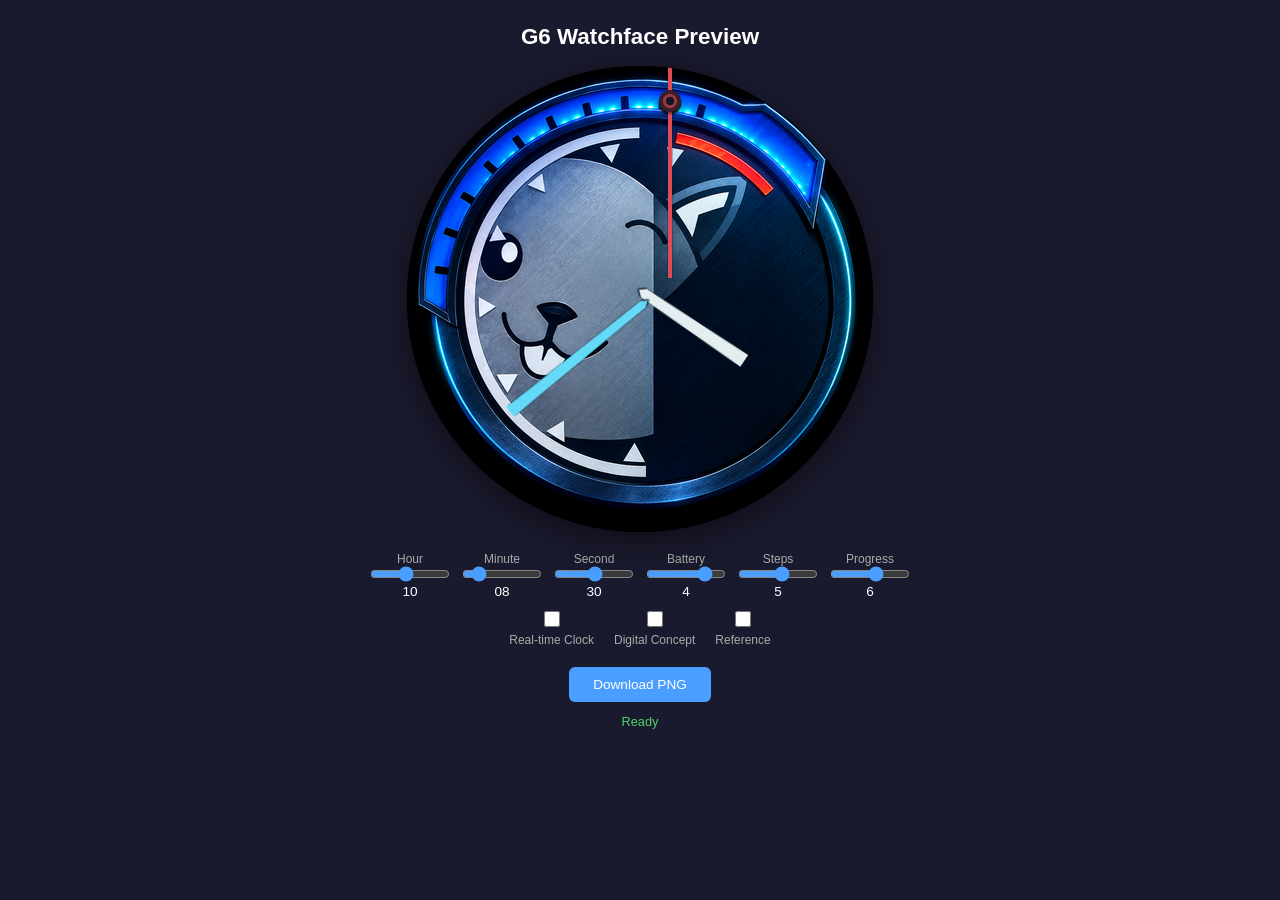
==== g6-cat-gauge-transfer/preview/index.html @ 0722e6d5 "feat: add interactive G6 watchface HTML preview - Canvas compositor with 466x466 rendering from dial" ====
<!DOCTYPE html>
<html lang="en">
<head>
  <meta charset="UTF-8">
  <meta name="viewport" content="width=device-width, initial-scale=1.0">
  <title>G6 Watchface Preview</title>
  <link rel="stylesheet" href="preview.css">
</head>
<body>
  <h1>G6 Watchface Preview</h1>

  <div class="comparison-row">
    <div class="watchface-container">
      <canvas id="watchface-canvas" width="466" height="466"></canvas>
      <div id="error-overlay" class="error-overlay" style="display: none;"></div>
    </div>
    <div id="reference-container" class="reference-container" style="display: none;">
      <img id="reference-image" src="../preview-with-official-hands.png" alt="Reference watchface with official hands">
      <div class="reference-label">Reference (Official)</div>
    </div>
  </div>

  <div class="controls">
    <label>
      Hour
      <input type="range" id="ctrl-hour" min="0" max="23" value="10">
      <span class="value" id="val-hour">10</span>
    </label>
    <label>
      Minute
      <input type="range" id="ctrl-minute" min="0" max="59" value="8">
      <span class="value" id="val-minute">08</span>
    </label>
    <label>
      Second
      <input type="range" id="ctrl-second" min="0" max="59" value="30">
      <span class="value" id="val-second">30</span>
    </label>
    <label>
      Battery
      <input type="range" id="ctrl-battery" min="0" max="5" value="4">
      <span class="value" id="val-battery">4</span>
    </label>
    <label>
      Steps
      <input type="range" id="ctrl-steps" min="0" max="9" value="5">
      <span class="value" id="val-steps">5</span>
    </label>
    <label>
      Progress
      <input type="range" id="ctrl-progress" min="0" max="10" value="6">
      <span class="value" id="val-progress">6</span>
    </label>
  </div>

  <div class="controls controls-toggles">
    <label class="toggle-label">
      <input type="checkbox" id="ctrl-clock">
      Real-time Clock
    </label>
    <label class="toggle-label">
      <input type="checkbox" id="ctrl-digital">
      Digital Concept
    </label>
    <label class="toggle-label">
      <input type="checkbox" id="ctrl-reference">
      Reference
    </label>
  </div>

  <div class="controls">
    <button id="btn-export" class="btn-export" type="button">Download PNG</button>
  </div>

  <div id="status" class="status">Loading...</div>

  <script src="config.js"></script>
  <script src="preview.js"></script>
  <script>
    (function() {
      const canvas = document.getElementById('watchface-canvas');
      const statusEl = document.getElementById('status');
      const errorOverlay = document.getElementById('error-overlay');

      // Check Canvas 2D support
      const ctx = canvas.getContext && canvas.getContext('2d');
      if (!ctx) {
        statusEl.textContent = 'Canvas 2D is not supported in this browser.';
        statusEl.className = 'status error';
        errorOverlay.textContent = 'Canvas 2D not supported. Please use a modern browser.';
        errorOverlay.style.display = 'flex';
        return;
      }

      // Load all images
      const layerNames = ['background', 'battery', 'steps', 'progress', 'hour', 'minute', 'second'];
      const images = {};
      const loadPromises = layerNames.map(function(name) {
        return loadImage(WATCHFACE_CONFIG.layers[name].src)
          .then(function(img) { images[name] = img; })
          .catch(function(err) {
            console.error('Failed to load ' + name + ':', err);
            statusEl.textContent = 'Error loading ' + name + ': ' + err.message;
            statusEl.className = 'status error';
            errorOverlay.textContent = 'Failed to load image: ' + WATCHFACE_CONFIG.layers[name].src;
            errorOverlay.style.display = 'flex';
            throw err;
          });
      });

      Promise.all(loadPromises).then(function() {
        statusEl.textContent = 'Ready';
        statusEl.className = 'status success';

        // Get control elements
        const controls = {
          hour: document.getElementById('ctrl-hour'),
          minute: document.getElementById('ctrl-minute'),
          second: document.getElementById('ctrl-second'),
          battery: document.getElementById('ctrl-battery'),
          steps: document.getElementById('ctrl-steps'),
          progress: document.getElementById('ctrl-progress')
        };

        const valueLabels = {
          hour: document.getElementById('val-hour'),
          minute: document.getElementById('val-minute'),
          second: document.getElementById('val-second'),
          battery: document.getElementById('val-battery'),
          steps: document.getElementById('val-steps'),
          progress: document.getElementById('val-progress')
        };

        const clockToggle = document.getElementById('ctrl-clock');
        const digitalToggle = document.getElementById('ctrl-digital');
        const referenceToggle = document.getElementById('ctrl-reference');
        const exportBtn = document.getElementById('btn-export');

        // Sync controls from state
        function syncControlsFromState() {
          const s = getState();
          controls.hour.value = s.hour;
          controls.minute.value = s.minute;
          controls.second.value = s.second;
          controls.battery.value = s.battery;
          controls.steps.value = s.steps;
          controls.progress.value = s.progress;
          digitalToggle.checked = s.digitalMode;

          valueLabels.hour.textContent = s.hour;
          valueLabels.minute.textContent = String(s.minute).padStart(2, '0');
          valueLabels.second.textContent = String(s.second).padStart(2, '0');
          valueLabels.battery.textContent = s.battery;
          valueLabels.steps.textContent = s.steps;
          valueLabels.progress.textContent = s.progress;
        }

        // Render callback — called by setState
        function render(state) {
          syncControlsFromState();
          renderWatchface(ctx, images, state);
        }

        // Register render callback
        setRenderCallback(render);

        // Attach event listeners — controls update state
        Object.keys(controls).forEach(function(key) {
          controls[key].addEventListener('input', function() {
            stopClock();
            clockToggle.checked = false;
            var partial = {};
            partial[key] = parseInt(controls[key].value, 10);
            setState(partial);
          });
        });

        // Real-time clock toggle
        clockToggle.addEventListener('change', function() {
          if (clockToggle.checked) {
            startClock();
          } else {
            stopClock();
          }
        });

        // Digital concept toggle
        digitalToggle.addEventListener('change', function() {
          toggleDigitalConcept(digitalToggle.checked);
        });

        // Reference toggle
        referenceToggle.addEventListener('change', function() {
          toggleReference(referenceToggle.checked);
        });

        // Export button
        exportBtn.addEventListener('click', function() {
          const link = exportPng();
          link.click();
        });

        // Initial render
        syncControlsFromState();
        renderWatchface(ctx, images, getState());
      });
    })();
  </script>
</body>
</html>
---- g6-cat-gauge-transfer/preview/preview.css ----
/* G6 Watchface Preview Styles */

* {
  margin: 0;
  padding: 0;
  box-sizing: border-box;
}

body {
  font-family: -apple-system, BlinkMacSystemFont, 'Segoe UI', Roboto, sans-serif;
  background: #1a1a2e;
  color: #e0e0e0;
  display: flex;
  flex-direction: column;
  align-items: center;
  min-height: 100vh;
  padding: 24px;
}

h1 {
  font-size: 1.4rem;
  margin-bottom: 16px;
  color: #fff;
}

.watchface-container {
  position: relative;
  width: 466px;
  height: 466px;
  border-radius: 50%;
  overflow: hidden;
  box-shadow: 0 8px 32px rgba(0, 0, 0, 0.5);
  background: #000;
}

#watchface-canvas {
  display: block;
  width: 466px;
  height: 466px;
}

.error-overlay {
  position: absolute;
  top: 0;
  left: 0;
  width: 100%;
  height: 100%;
  display: flex;
  align-items: center;
  justify-content: center;
  background: rgba(180, 30, 30, 0.85);
  color: #fff;
  font-size: 0.9rem;
  text-align: center;
  padding: 20px;
  border-radius: 50%;
}

.controls {
  margin-top: 20px;
  display: flex;
  gap: 12px;
  flex-wrap: wrap;
  justify-content: center;
}

.controls label {
  display: flex;
  flex-direction: column;
  align-items: center;
  font-size: 0.75rem;
  color: #aaa;
}

.controls input[type="range"] {
  width: 80px;
  accent-color: #4a9eff;
}

.controls .value {
  font-size: 0.85rem;
  color: #fff;
  margin-top: 2px;
}

.status {
  margin-top: 12px;
  font-size: 0.8rem;
  color: #888;
}

.status.error {
  color: #ff6b6b;
}

.status.success {
  color: #51cf66;
}

.controls-toggles {
  margin-top: 12px;
  gap: 20px;
}

.toggle-label {
  display: flex;
  flex-direction: row;
  align-items: center;
  gap: 6px;
  font-size: 0.8rem;
  color: #ccc;
  cursor: pointer;
}

.toggle-label input[type="checkbox"] {
  accent-color: #4a9eff;
  width: 16px;
  height: 16px;
  cursor: pointer;
}

/* ─── Comparison Row ─────────────────────────────────────────────────────── */

.comparison-row {
  display: flex;
  gap: 24px;
  align-items: flex-start;
  justify-content: center;
}

.reference-container {
  display: flex;
  flex-direction: column;
  align-items: center;
  gap: 8px;
}

.reference-container img {
  width: 466px;
  height: 466px;
  border-radius: 50%;
  box-shadow: 0 8px 32px rgba(0, 0, 0, 0.5);
  object-fit: cover;
}

.reference-label {
  font-size: 0.75rem;
  color: #888;
  text-align: center;
}

/* ─── Export Button ──────────────────────────────────────────────────────── */

.btn-export {
  background: #4a9eff;
  color: #fff;
  border: none;
  padding: 10px 24px;
  border-radius: 6px;
  font-size: 0.85rem;
  cursor: pointer;
  transition: background 0.2s;
}

.btn-export:hover {
  background: #3a8eef;
}

.btn-export:active {
  background: #2a7edf;
}
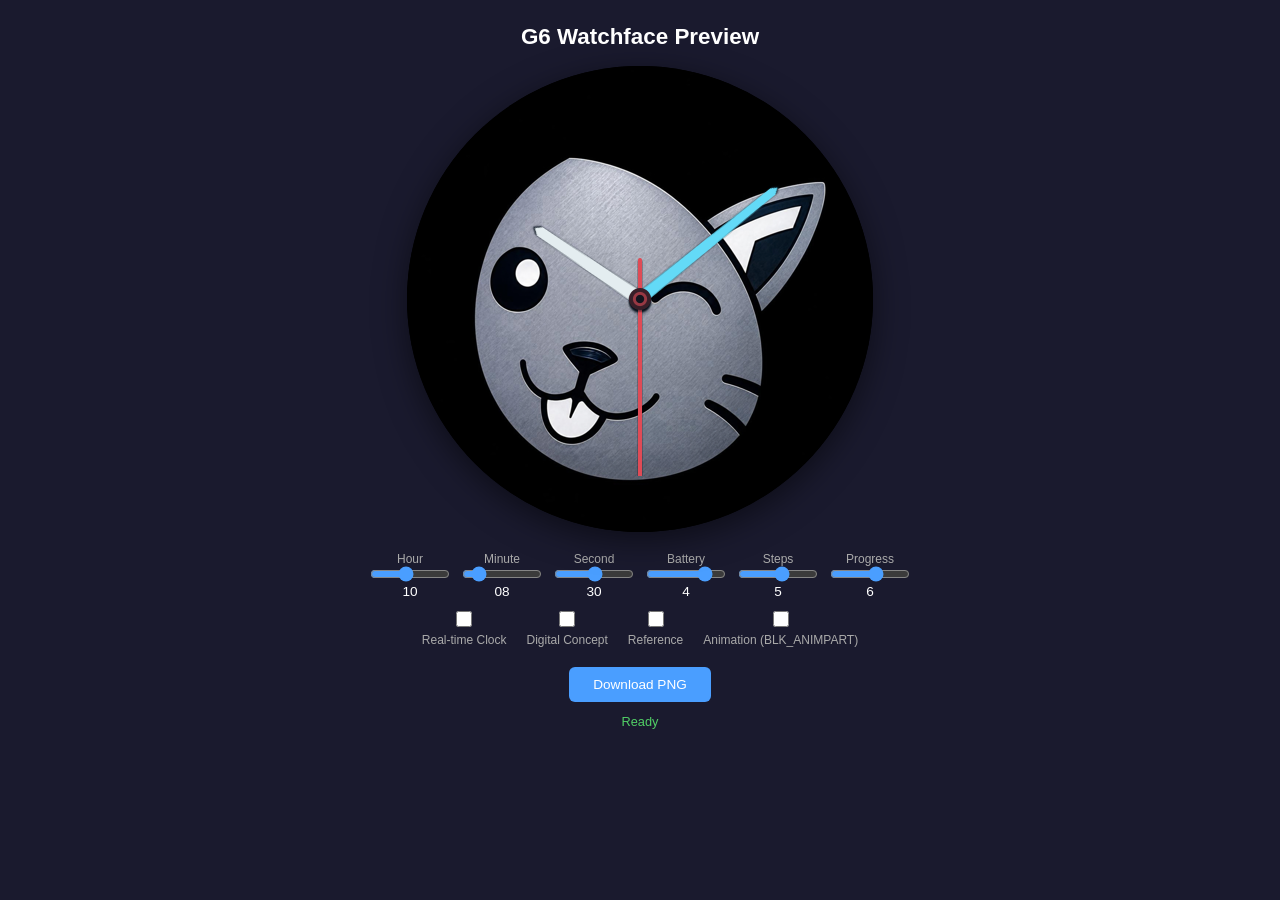
==== commit 25ab673d: "fix(preview): correct arm rotation pivot drawHand() offset each sprite with drawImage(image, -block." ====
--- a/g6-cat-gauge-transfer/preview/index.html
+++ b/g6-cat-gauge-transfer/preview/index.html
@@ -66,6 +66,10 @@
       <input type="checkbox" id="ctrl-reference">
       Reference
     </label>
+    <label class="toggle-label" id="anim-toggle-label" hidden>
+      <input type="checkbox" id="ctrl-anim">
+      Animation (BLK_ANIMPART)
+    </label>
   </div>
 
   <div class="controls">
@@ -92,17 +96,26 @@
         return;
       }
 
-      // Load all images
-      const layerNames = ['background', 'battery', 'steps', 'progress', 'hour', 'minute', 'second'];
+      // Load all images. The anim layer is optional: if it is missing from
+      // config.js or fails to load, the preview still works without animation.
+      const layerNames = ['background', 'battery', 'steps', 'progress', 'hour', 'minute', 'second', 'anim'];
       const images = {};
       const loadPromises = layerNames.map(function(name) {
-        return loadImage(WATCHFACE_CONFIG.layers[name].src)
+        const layer = WATCHFACE_CONFIG.layers[name];
+        if (!layer) return Promise.resolve();
+
+        return loadImage(layer.src)
           .then(function(img) { images[name] = img; })
           .catch(function(err) {
+            // Optional blocks degrade gracefully; required ones are fatal.
+            if (layer.optional) {
+              console.warn('Optional layer ' + name + ' failed to load:', err);
+              return;
+            }
             console.error('Failed to load ' + name + ':', err);
             statusEl.textContent = 'Error loading ' + name + ': ' + err.message;
             statusEl.className = 'status error';
-            errorOverlay.textContent = 'Failed to load image: ' + WATCHFACE_CONFIG.layers[name].src;
+            errorOverlay.textContent = 'Failed to load image: ' + layer.src;
             errorOverlay.style.display = 'flex';
             throw err;
           });
@@ -133,11 +146,21 @@
 
         const clockToggle = document.getElementById('ctrl-clock');
         const digitalToggle = document.getElementById('ctrl-digital');
+        const animToggle = document.getElementById('ctrl-anim');
+        const animToggleLabel = document.getElementById('anim-toggle-label');
         const referenceToggle = document.getElementById('ctrl-reference');
         const exportBtn = document.getElementById('btn-export');
 
         // Sync controls from state
         function syncControlsFromState() {
+          // Don't fight the user: the animation loop re-renders ~10x/sec, so
+          // skip the control sync while a slider has focus mid-drag.
+          const active = document.activeElement;
+          const dragging = Object.keys(controls).some(function(k) {
+            return controls[k] === active;
+          });
+          if (dragging) return;
+
           const s = getState();
           controls.hour.value = s.hour;
           controls.minute.value = s.minute;
@@ -153,6 +176,7 @@
           valueLabels.battery.textContent = s.battery;
           valueLabels.steps.textContent = s.steps;
           valueLabels.progress.textContent = s.progress;
+          animToggle.checked = s.animEnabled;
         }
 
         // Render callback — called by setState
@@ -194,6 +218,19 @@
           toggleReference(referenceToggle.checked);
         });
 
+        // Animation toggle — only shown when a BLK_ANIMPART layer loaded
+        if (images.anim) {
+          animToggleLabel.hidden = false;
+          animToggle.addEventListener('change', function() {
+            setState({ animEnabled: animToggle.checked });
+            if (animToggle.checked) {
+              startAnimation();
+            } else {
+              stopAnimation();
+            }
+          });
+        }
+
         // Export button
         exportBtn.addEventListener('click', function() {
           const link = exportPng();
@@ -203,6 +240,15 @@
         // Initial render
         syncControlsFromState();
         renderWatchface(ctx, images, getState());
+
+        // Start the BLK_ANIMPART loop only if the strip loaded and the user
+        // wants it. animEnabled defaults to false, so the still background
+        // shows through until the checkbox is ticked.
+        if (images.anim && getState().animEnabled) {
+          startAnimation();
+        }
+      }).catch(function(err) {
+        console.error('Initialization failed:', err);
       });
     })();
   </script>
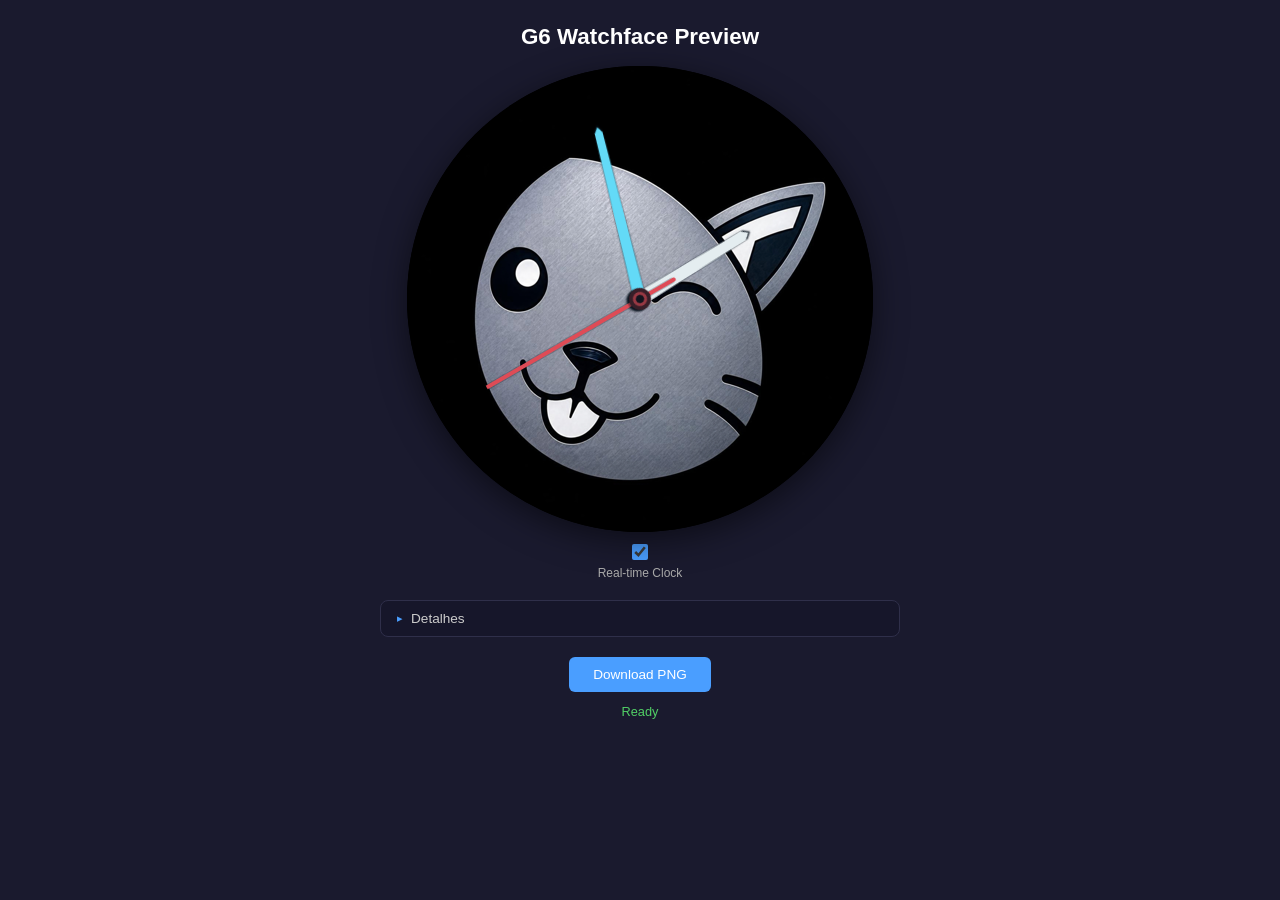
==== commit b40c7156: "feat(preview): default to real-time clock, collapse detail controls Opening the preview now shows th" ====
--- a/g6-cat-gauge-transfer/preview/index.html
+++ b/g6-cat-gauge-transfer/preview/index.html
@@ -20,57 +20,66 @@
     </div>
   </div>
 
-  <div class="controls">
-    <label>
-      Hour
-      <input type="range" id="ctrl-hour" min="0" max="23" value="10">
-      <span class="value" id="val-hour">10</span>
-    </label>
-    <label>
-      Minute
-      <input type="range" id="ctrl-minute" min="0" max="59" value="8">
-      <span class="value" id="val-minute">08</span>
-    </label>
-    <label>
-      Second
-      <input type="range" id="ctrl-second" min="0" max="59" value="30">
-      <span class="value" id="val-second">30</span>
-    </label>
-    <label>
-      Battery
-      <input type="range" id="ctrl-battery" min="0" max="5" value="4">
-      <span class="value" id="val-battery">4</span>
-    </label>
-    <label>
-      Steps
-      <input type="range" id="ctrl-steps" min="0" max="9" value="5">
-      <span class="value" id="val-steps">5</span>
-    </label>
-    <label>
-      Progress
-      <input type="range" id="ctrl-progress" min="0" max="10" value="6">
-      <span class="value" id="val-progress">6</span>
+  <div class="controls controls-toggles">
+    <label class="toggle-label">
+      <input type="checkbox" id="ctrl-clock" checked>
+      Real-time Clock
     </label>
   </div>
 
-  <div class="controls controls-toggles">
-    <label class="toggle-label">
-      <input type="checkbox" id="ctrl-clock">
-      Real-time Clock
-    </label>
-    <label class="toggle-label">
-      <input type="checkbox" id="ctrl-digital">
-      Digital Concept
-    </label>
-    <label class="toggle-label">
-      <input type="checkbox" id="ctrl-reference">
-      Reference
-    </label>
-    <label class="toggle-label" id="anim-toggle-label" hidden>
-      <input type="checkbox" id="ctrl-anim">
-      Animation (BLK_ANIMPART)
-    </label>
-  </div>
+  <details id="details-panel" class="details-panel">
+    <summary class="details-summary">Detalhes</summary>
+
+    <div class="details-body">
+      <div class="controls">
+        <label>
+          Hour
+          <input type="range" id="ctrl-hour" min="0" max="23" value="10">
+          <span class="value" id="val-hour">10</span>
+        </label>
+        <label>
+          Minute
+          <input type="range" id="ctrl-minute" min="0" max="59" value="8">
+          <span class="value" id="val-minute">08</span>
+        </label>
+        <label>
+          Second
+          <input type="range" id="ctrl-second" min="0" max="59" value="30">
+          <span class="value" id="val-second">30</span>
+        </label>
+        <label>
+          Battery
+          <input type="range" id="ctrl-battery" min="0" max="5" value="4">
+          <span class="value" id="val-battery">4</span>
+        </label>
+        <label>
+          Steps
+          <input type="range" id="ctrl-steps" min="0" max="9" value="5">
+          <span class="value" id="val-steps">5</span>
+        </label>
+        <label>
+          Progress
+          <input type="range" id="ctrl-progress" min="0" max="10" value="6">
+          <span class="value" id="val-progress">6</span>
+        </label>
+      </div>
+
+      <div class="controls controls-toggles">
+        <label class="toggle-label">
+          <input type="checkbox" id="ctrl-digital">
+          Digital Concept
+        </label>
+        <label class="toggle-label">
+          <input type="checkbox" id="ctrl-reference">
+          Reference
+        </label>
+        <label class="toggle-label" id="anim-toggle-label" hidden>
+          <input type="checkbox" id="ctrl-anim">
+          Animation (BLK_ANIMPART)
+        </label>
+      </div>
+    </div>
+  </details>
 
   <div class="controls">
     <button id="btn-export" class="btn-export" type="button">Download PNG</button>
@@ -191,9 +200,11 @@
         // Attach event listeners — controls update state
         Object.keys(controls).forEach(function(key) {
           controls[key].addEventListener('input', function() {
+            // Dragging a slider means the user wants a fixed time, so the
+            // real-time clock yields and the checkbox follows.
             stopClock();
             clockToggle.checked = false;
-            var partial = {};
+            const partial = { realTime: false };
             partial[key] = parseInt(controls[key].value, 10);
             setState(partial);
           });
@@ -205,6 +216,7 @@
             startClock();
           } else {
             stopClock();
+            setState({ realTime: false });
           }
         });
 
@@ -237,6 +249,12 @@
           link.click();
         });
 
+        // Real-time clock is the default mode: start it before the first
+        // render so the preview opens showing the actual current time.
+        if (getState().realTime) {
+          startClock();
+        }
+
         // Initial render
         syncControlsFromState();
         renderWatchface(ctx, images, getState());
--- a/g6-cat-gauge-transfer/preview/preview.css
+++ b/g6-cat-gauge-transfer/preview/preview.css
@@ -119,6 +119,68 @@
   cursor: pointer;
 }
 
+/* ─── Details Disclosure ─────────────────────────────────────────────────── */
+
+/* The detail controls (time sliders, indicator values, dev toggles) live
+   behind a collapsed <details> so the default view is just the watchface. */
+
+.details-panel {
+  margin-top: 20px;
+  width: 100%;
+  max-width: 520px;
+  border: 1px solid #2f2f4a;
+  border-radius: 8px;
+  background: #16162a;
+}
+
+.details-summary {
+  padding: 10px 16px;
+  font-size: 0.85rem;
+  color: #ccc;
+  cursor: pointer;
+  user-select: none;
+  list-style: none;
+  display: flex;
+  align-items: center;
+  gap: 8px;
+}
+
+.details-summary::-webkit-details-marker {
+  display: none;
+}
+
+/* Custom disclosure triangle so it does not depend on the UA marker. */
+.details-summary::before {
+  content: '\25B8';
+  display: inline-block;
+  font-size: 0.7rem;
+  color: #4a9eff;
+  transition: transform 0.15s ease;
+}
+
+.details-panel[open] .details-summary::before {
+  transform: rotate(90deg);
+}
+
+.details-summary:hover {
+  color: #fff;
+  background: #1c1c34;
+}
+
+.details-summary:focus-visible {
+  outline: 2px solid #4a9eff;
+  outline-offset: -2px;
+}
+
+.details-body {
+  padding: 4px 16px 16px;
+  border-top: 1px solid #2f2f4a;
+}
+
+.details-body .controls {
+  margin-top: 14px;
+}
+
 /* ─── Comparison Row ─────────────────────────────────────────────────────── */
 
 .comparison-row {
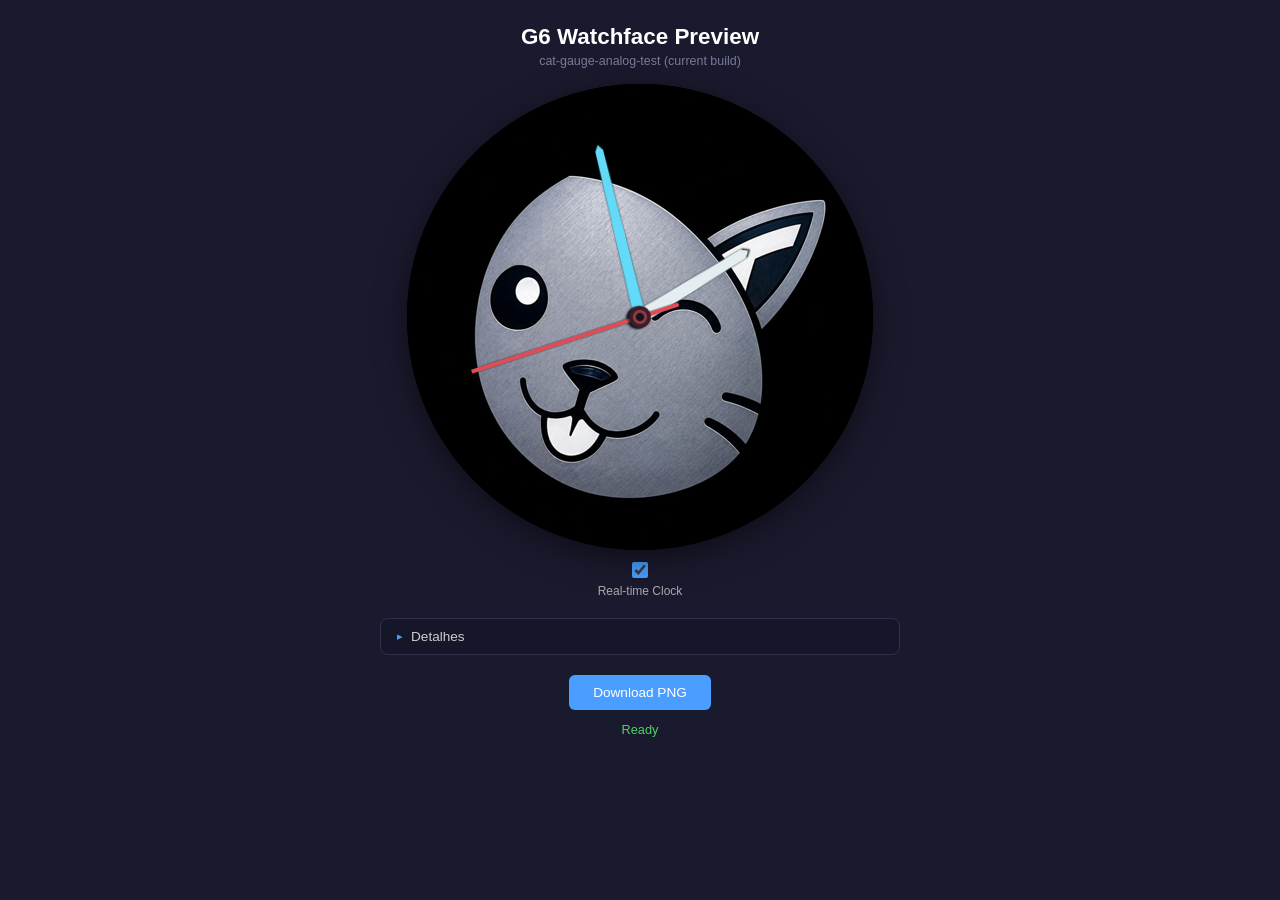
==== commit 213d6d6c: "feat(preview): add ?dial= selector, stock 11448 dial available The preview could only ever show one " ====
--- a/g6-cat-gauge-transfer/preview/index.html
+++ b/g6-cat-gauge-transfer/preview/index.html
@@ -8,6 +8,7 @@
 </head>
 <body>
   <h1>G6 Watchface Preview</h1>
+  <div id="dial-label" class="dial-label"></div>
 
   <div class="comparison-row">
     <div class="watchface-container">
@@ -94,6 +95,22 @@
       const canvas = document.getElementById('watchface-canvas');
       const statusEl = document.getElementById('status');
       const errorOverlay = document.getElementById('error-overlay');
+
+      // Name the active dial in the header so a screenshot is self-identifying.
+      const dialLabelEl = document.getElementById('dial-label');
+      if (WATCHFACE_CONFIG.dialLabel) {
+        dialLabelEl.textContent = WATCHFACE_CONFIG.dialLabel;
+      }
+
+      // An unrecognised ?dial= is a user error, not a rendering problem, so
+      // surface it on the canvas rather than quietly showing the default dial.
+      if (WATCHFACE_CONFIG.dialError) {
+        statusEl.textContent = WATCHFACE_CONFIG.dialError;
+        statusEl.className = 'status error';
+        errorOverlay.textContent = WATCHFACE_CONFIG.dialError;
+        errorOverlay.style.display = 'flex';
+        return;
+      }
 
       // Check Canvas 2D support
       const ctx = canvas.getContext && canvas.getContext('2d');
--- a/g6-cat-gauge-transfer/preview/preview.css
+++ b/g6-cat-gauge-transfer/preview/preview.css
@@ -19,8 +19,15 @@
 
 h1 {
   font-size: 1.4rem;
+  margin-bottom: 4px;
+  color: #fff;
+}
+
+.dial-label {
+  font-size: 0.78rem;
+  color: #7a7a99;
   margin-bottom: 16px;
-  color: #fff;
+  text-align: center;
 }
 
 .watchface-container {
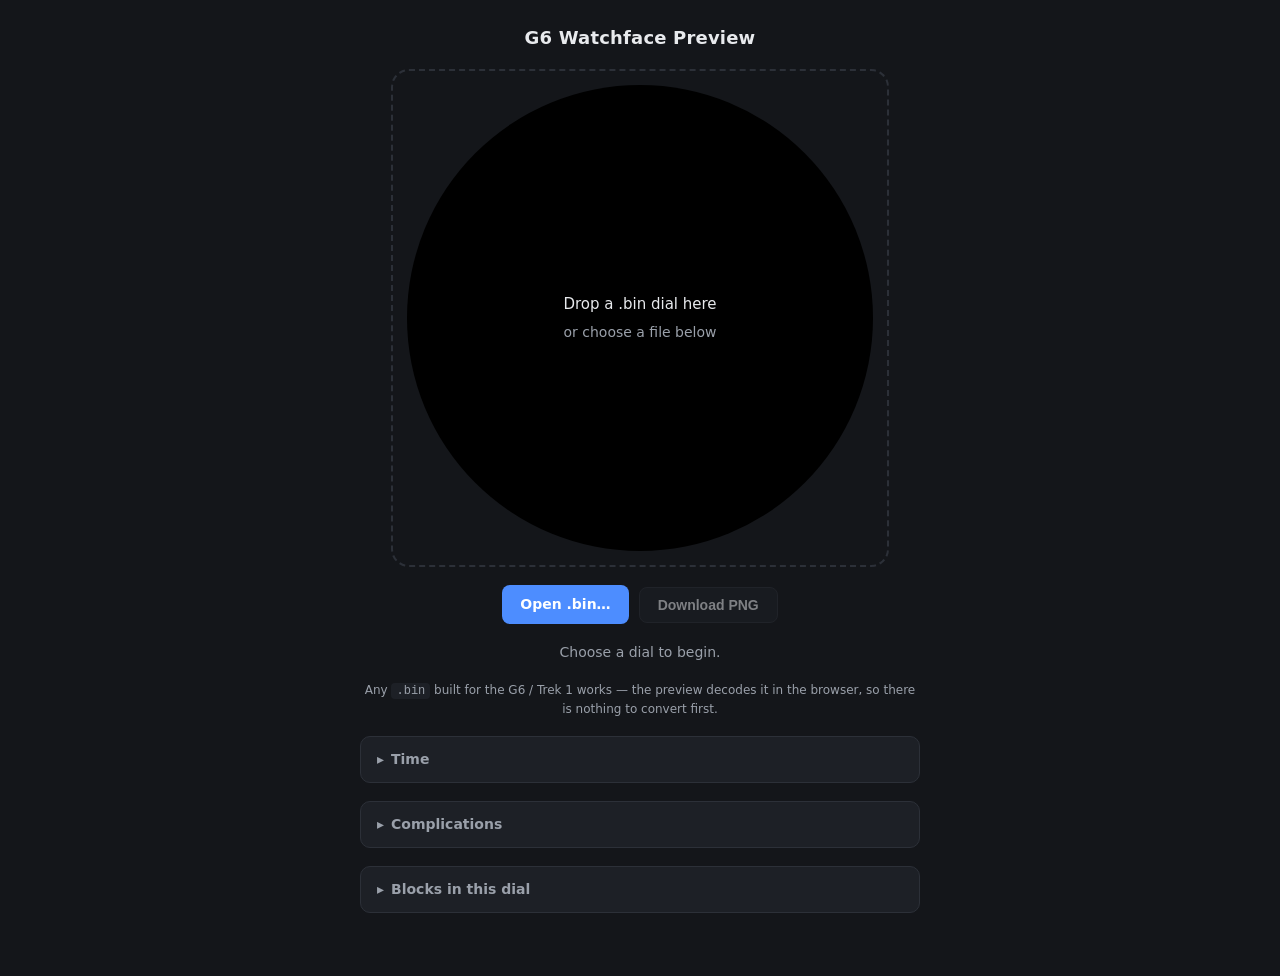
==== commit 642f7a3d: "feat(preview): open any dial .bin directly in the browser The preview only ever showed one hardcoded" ====
--- a/g6-cat-gauge-transfer/preview/index.html
+++ b/g6-cat-gauge-transfer/preview/index.html
@@ -1,291 +1,457 @@
 <!DOCTYPE html>
 <html lang="en">
 <head>
-  <meta charset="UTF-8">
-  <meta name="viewport" content="width=device-width, initial-scale=1.0">
-  <title>G6 Watchface Preview</title>
-  <link rel="stylesheet" href="preview.css">
+<meta charset="utf-8">
+<meta name="viewport" content="width=device-width, initial-scale=1">
+<title>G6 Watchface Preview</title>
+<style>
+  :root {
+    color-scheme: dark;
+    --bg: #14161a;
+    --panel: #1d2026;
+    --border: #2c3038;
+    --text: #e8eaed;
+    --muted: #9aa0aa;
+    --accent: #4d8dff;
+    --ok: #4caf7d;
+    --warn: #e0a355;
+    --error: #e0685f;
+  }
+  * { box-sizing: border-box; }
+  body {
+    margin: 0;
+    padding: 24px 16px 64px;
+    background: var(--bg);
+    color: var(--text);
+    font: 14px/1.5 -apple-system, BlinkMacSystemFont, "Segoe UI", system-ui, sans-serif;
+    display: flex;
+    flex-direction: column;
+    align-items: center;
+    gap: 18px;
+  }
+  h1 { font-size: 18px; font-weight: 600; margin: 0; letter-spacing: .01em; }
+  h2 { font-size: 13px; font-weight: 600; margin: 0 0 10px; color: var(--muted); }
+
+  /* The drop zone wraps the canvas so the whole face is a drop target. */
+  #dropzone {
+    position: relative;
+    display: grid;
+    place-items: center;
+    padding: 14px;
+    border: 2px dashed var(--border);
+    border-radius: 18px;
+    transition: border-color .15s, background-color .15s;
+  }
+  #dropzone.dragging {
+    border-color: var(--accent);
+    background: rgba(77,141,255,.07);
+  }
+  #dropzone.has-dial { border-style: solid; border-color: var(--border); }
+
+  #watchface-canvas {
+    display: block;
+    width: 466px;
+    height: 466px;
+    max-width: 84vw;
+    height: auto;
+    aspect-ratio: 1;
+    border-radius: 50%;
+    background: #000;
+  }
+
+  #empty-state {
+    position: absolute;
+    inset: 14px;
+    display: grid;
+    place-content: center;
+    justify-items: center;
+    gap: 6px;
+    text-align: center;
+    color: var(--muted);
+    pointer-events: none;
+    padding: 24px;
+  }
+  #dropzone.has-dial #empty-state { display: none; }
+  #empty-state .big { font-size: 15px; color: var(--text); }
+
+  /* Hidden until a dial is loaded; the real input sits under the button. */
+  #file-input { display: none; }
+  .button {
+    position: relative;
+    display: inline-block;
+    padding: 9px 18px;
+    border-radius: 8px;
+    background: var(--accent);
+    color: #fff;
+    font-weight: 600;
+    cursor: pointer;
+    border: none;
+    font-size: 14px;
+  }
+  .button.secondary { background: var(--panel); border: 1px solid var(--border); color: var(--text); }
+  .button:disabled { opacity: .5; cursor: not-allowed; }
+  .row { display: flex; gap: 10px; align-items: center; flex-wrap: wrap; justify-content: center; }
+
+  #status { color: var(--muted); min-height: 1.5em; text-align: center; }
+  #status.error { color: var(--error); }
+  #status.warn { color: var(--warn); }
+
+  #error-overlay {
+    position: absolute;
+    inset: 14px;
+    border-radius: 50%;
+    background: rgba(10,11,13,.94);
+    display: none;
+    place-content: center;
+    padding: 32px;
+    text-align: center;
+    color: var(--error);
+    font-size: 13px;
+  }
+  #error-overlay.shown { display: grid; }
+
+  details {
+    width: min(560px, 92vw);
+    background: var(--panel);
+    border: 1px solid var(--border);
+    border-radius: 10px;
+    padding: 12px 16px;
+  }
+  summary { cursor: pointer; font-weight: 600; color: var(--muted); list-style: none; }
+  summary::-webkit-details-marker { display: none; }
+  summary::before { content: "▸"; display: inline-block; width: 1em; transition: transform .15s; }
+  details[open] summary::before { transform: rotate(90deg); }
+  summary:focus-visible { outline: 2px solid var(--accent); outline-offset: 3px; border-radius: 3px; }
+
+  .controls {
+    display: grid;
+    grid-template-columns: repeat(auto-fit, minmax(150px, 1fr));
+    gap: 12px 18px;
+    margin-top: 14px;
+  }
+  .control { display: flex; flex-direction: column; gap: 3px; }
+  .control label { color: var(--muted); font-size: 12px; }
+  .control output { color: var(--muted); font-size: 12px; font-variant-numeric: tabular-nums; }
+  .control input[type=range] { width: 100%; accent-color: var(--accent); }
+  .checkboxes { display: flex; gap: 16px; flex-wrap: wrap; margin-top: 14px; }
+  .checkboxes label { color: var(--muted); display: flex; gap: 6px; align-items: center; }
+
+  table { border-collapse: collapse; margin-top: 12px; font-size: 12px; width: 100%; }
+  th, td { text-align: left; padding: 4px 8px; border-bottom: 1px solid var(--border); }
+  th { color: var(--muted); font-weight: 600; }
+  td.num { text-align: right; font-variant-numeric: tabular-nums; color: var(--muted); }
+  .tag { font-size: 11px; padding: 1px 6px; border-radius: 4px; background: var(--border); color: var(--muted); }
+
+  .hint { color: var(--muted); font-size: 12px; max-width: 560px; text-align: center; }
+  .hint code { background: var(--panel); padding: 1px 5px; border-radius: 4px; }
+</style>
 </head>
 <body>
-  <h1>G6 Watchface Preview</h1>
-  <div id="dial-label" class="dial-label"></div>
-
-  <div class="comparison-row">
-    <div class="watchface-container">
-      <canvas id="watchface-canvas" width="466" height="466"></canvas>
-      <div id="error-overlay" class="error-overlay" style="display: none;"></div>
-    </div>
-    <div id="reference-container" class="reference-container" style="display: none;">
-      <img id="reference-image" src="../preview-with-official-hands.png" alt="Reference watchface with official hands">
-      <div class="reference-label">Reference (Official)</div>
-    </div>
+
+<h1>G6 Watchface Preview</h1>
+
+<div id="dropzone">
+  <canvas id="watchface-canvas" width="466" height="466"></canvas>
+  <div id="empty-state">
+    <div class="big">Drop a .bin dial here</div>
+    <div>or choose a file below</div>
   </div>
-
-  <div class="controls controls-toggles">
-    <label class="toggle-label">
-      <input type="checkbox" id="ctrl-clock" checked>
-      Real-time Clock
+  <div id="error-overlay" role="alert"></div>
+</div>
+
+<div class="row">
+  <label class="button" for="file-input">Open .bin…</label>
+  <input type="file" id="file-input" accept=".bin,application/octet-stream">
+  <button class="button secondary" id="download" disabled>Download PNG</button>
+</div>
+
+<div id="status">Choose a dial to begin.</div>
+
+<div class="hint">
+  Any <code>.bin</code> built for the G6 / Trek&nbsp;1 works — the preview decodes
+  it in the browser, so there is nothing to convert first.
+</div>
+
+<details>
+  <summary>Time</summary>
+  <div class="row" style="margin-top:12px">
+    <label class="checkboxes" style="margin:0">
+      <span><input type="checkbox" id="real-time" checked> Real-time clock</span>
     </label>
   </div>
-
-  <details id="details-panel" class="details-panel">
-    <summary class="details-summary">Detalhes</summary>
-
-    <div class="details-body">
-      <div class="controls">
-        <label>
-          Hour
-          <input type="range" id="ctrl-hour" min="0" max="23" value="10">
-          <span class="value" id="val-hour">10</span>
-        </label>
-        <label>
-          Minute
-          <input type="range" id="ctrl-minute" min="0" max="59" value="8">
-          <span class="value" id="val-minute">08</span>
-        </label>
-        <label>
-          Second
-          <input type="range" id="ctrl-second" min="0" max="59" value="30">
-          <span class="value" id="val-second">30</span>
-        </label>
-        <label>
-          Battery
-          <input type="range" id="ctrl-battery" min="0" max="5" value="4">
-          <span class="value" id="val-battery">4</span>
-        </label>
-        <label>
-          Steps
-          <input type="range" id="ctrl-steps" min="0" max="9" value="5">
-          <span class="value" id="val-steps">5</span>
-        </label>
-        <label>
-          Progress
-          <input type="range" id="ctrl-progress" min="0" max="10" value="6">
-          <span class="value" id="val-progress">6</span>
-        </label>
-      </div>
-
-      <div class="controls controls-toggles">
-        <label class="toggle-label">
-          <input type="checkbox" id="ctrl-digital">
-          Digital Concept
-        </label>
-        <label class="toggle-label">
-          <input type="checkbox" id="ctrl-reference">
-          Reference
-        </label>
-        <label class="toggle-label" id="anim-toggle-label" hidden>
-          <input type="checkbox" id="ctrl-anim">
-          Animation (BLK_ANIMPART)
-        </label>
-      </div>
-    </div>
-  </details>
-
   <div class="controls">
-    <button id="btn-export" class="btn-export" type="button">Download PNG</button>
+    <div class="control">
+      <label for="hour">Hour</label>
+      <input type="range" id="hour" min="0" max="23" value="10">
+      <output id="hour-out">10</output>
+    </div>
+    <div class="control">
+      <label for="minute">Minute</label>
+      <input type="range" id="minute" min="0" max="59" value="8">
+      <output id="minute-out">8</output>
+    </div>
+    <div class="control">
+      <label for="second">Second</label>
+      <input type="range" id="second" min="0" max="59" value="30">
+      <output id="second-out">30</output>
+    </div>
   </div>
-
-  <div id="status" class="status">Loading...</div>
-
-  <script src="config.js"></script>
-  <script src="preview.js"></script>
-  <script>
-    (function() {
-      const canvas = document.getElementById('watchface-canvas');
-      const statusEl = document.getElementById('status');
-      const errorOverlay = document.getElementById('error-overlay');
-
-      // Name the active dial in the header so a screenshot is self-identifying.
-      const dialLabelEl = document.getElementById('dial-label');
-      if (WATCHFACE_CONFIG.dialLabel) {
-        dialLabelEl.textContent = WATCHFACE_CONFIG.dialLabel;
-      }
-
-      // An unrecognised ?dial= is a user error, not a rendering problem, so
-      // surface it on the canvas rather than quietly showing the default dial.
-      if (WATCHFACE_CONFIG.dialError) {
-        statusEl.textContent = WATCHFACE_CONFIG.dialError;
-        statusEl.className = 'status error';
-        errorOverlay.textContent = WATCHFACE_CONFIG.dialError;
-        errorOverlay.style.display = 'flex';
-        return;
-      }
-
-      // Check Canvas 2D support
-      const ctx = canvas.getContext && canvas.getContext('2d');
-      if (!ctx) {
-        statusEl.textContent = 'Canvas 2D is not supported in this browser.';
-        statusEl.className = 'status error';
-        errorOverlay.textContent = 'Canvas 2D not supported. Please use a modern browser.';
-        errorOverlay.style.display = 'flex';
-        return;
-      }
-
-      // Load all images. The anim layer is optional: if it is missing from
-      // config.js or fails to load, the preview still works without animation.
-      const layerNames = ['background', 'battery', 'steps', 'progress', 'hour', 'minute', 'second', 'anim'];
-      const images = {};
-      const loadPromises = layerNames.map(function(name) {
-        const layer = WATCHFACE_CONFIG.layers[name];
-        if (!layer) return Promise.resolve();
-
-        return loadImage(layer.src)
-          .then(function(img) { images[name] = img; })
-          .catch(function(err) {
-            // Optional blocks degrade gracefully; required ones are fatal.
-            if (layer.optional) {
-              console.warn('Optional layer ' + name + ' failed to load:', err);
-              return;
-            }
-            console.error('Failed to load ' + name + ':', err);
-            statusEl.textContent = 'Error loading ' + name + ': ' + err.message;
-            statusEl.className = 'status error';
-            errorOverlay.textContent = 'Failed to load image: ' + layer.src;
-            errorOverlay.style.display = 'flex';
-            throw err;
-          });
-      });
-
-      Promise.all(loadPromises).then(function() {
-        statusEl.textContent = 'Ready';
-        statusEl.className = 'status success';
-
-        // Get control elements
-        const controls = {
-          hour: document.getElementById('ctrl-hour'),
-          minute: document.getElementById('ctrl-minute'),
-          second: document.getElementById('ctrl-second'),
-          battery: document.getElementById('ctrl-battery'),
-          steps: document.getElementById('ctrl-steps'),
-          progress: document.getElementById('ctrl-progress')
-        };
-
-        const valueLabels = {
-          hour: document.getElementById('val-hour'),
-          minute: document.getElementById('val-minute'),
-          second: document.getElementById('val-second'),
-          battery: document.getElementById('val-battery'),
-          steps: document.getElementById('val-steps'),
-          progress: document.getElementById('val-progress')
-        };
-
-        const clockToggle = document.getElementById('ctrl-clock');
-        const digitalToggle = document.getElementById('ctrl-digital');
-        const animToggle = document.getElementById('ctrl-anim');
-        const animToggleLabel = document.getElementById('anim-toggle-label');
-        const referenceToggle = document.getElementById('ctrl-reference');
-        const exportBtn = document.getElementById('btn-export');
-
-        // Sync controls from state
-        function syncControlsFromState() {
-          // Don't fight the user: the animation loop re-renders ~10x/sec, so
-          // skip the control sync while a slider has focus mid-drag.
-          const active = document.activeElement;
-          const dragging = Object.keys(controls).some(function(k) {
-            return controls[k] === active;
-          });
-          if (dragging) return;
-
-          const s = getState();
-          controls.hour.value = s.hour;
-          controls.minute.value = s.minute;
-          controls.second.value = s.second;
-          controls.battery.value = s.battery;
-          controls.steps.value = s.steps;
-          controls.progress.value = s.progress;
-          digitalToggle.checked = s.digitalMode;
-
-          valueLabels.hour.textContent = s.hour;
-          valueLabels.minute.textContent = String(s.minute).padStart(2, '0');
-          valueLabels.second.textContent = String(s.second).padStart(2, '0');
-          valueLabels.battery.textContent = s.battery;
-          valueLabels.steps.textContent = s.steps;
-          valueLabels.progress.textContent = s.progress;
-          animToggle.checked = s.animEnabled;
-        }
-
-        // Render callback — called by setState
-        function render(state) {
-          syncControlsFromState();
-          renderWatchface(ctx, images, state);
-        }
-
-        // Register render callback
-        setRenderCallback(render);
-
-        // Attach event listeners — controls update state
-        Object.keys(controls).forEach(function(key) {
-          controls[key].addEventListener('input', function() {
-            // Dragging a slider means the user wants a fixed time, so the
-            // real-time clock yields and the checkbox follows.
-            stopClock();
-            clockToggle.checked = false;
-            const partial = { realTime: false };
-            partial[key] = parseInt(controls[key].value, 10);
-            setState(partial);
-          });
-        });
-
-        // Real-time clock toggle
-        clockToggle.addEventListener('change', function() {
-          if (clockToggle.checked) {
-            startClock();
-          } else {
-            stopClock();
-            setState({ realTime: false });
-          }
-        });
-
-        // Digital concept toggle
-        digitalToggle.addEventListener('change', function() {
-          toggleDigitalConcept(digitalToggle.checked);
-        });
-
-        // Reference toggle
-        referenceToggle.addEventListener('change', function() {
-          toggleReference(referenceToggle.checked);
-        });
-
-        // Animation toggle — only shown when a BLK_ANIMPART layer loaded
-        if (images.anim) {
-          animToggleLabel.hidden = false;
-          animToggle.addEventListener('change', function() {
-            setState({ animEnabled: animToggle.checked });
-            if (animToggle.checked) {
-              startAnimation();
-            } else {
-              stopAnimation();
-            }
-          });
-        }
-
-        // Export button
-        exportBtn.addEventListener('click', function() {
-          const link = exportPng();
-          link.click();
-        });
-
-        // Real-time clock is the default mode: start it before the first
-        // render so the preview opens showing the actual current time.
-        if (getState().realTime) {
-          startClock();
-        }
-
-        // Initial render
-        syncControlsFromState();
-        renderWatchface(ctx, images, getState());
-
-        // Start the BLK_ANIMPART loop only if the strip loaded and the user
-        // wants it. animEnabled defaults to false, so the still background
-        // shows through until the checkbox is ticked.
-        if (images.anim && getState().animEnabled) {
-          startAnimation();
-        }
-      }).catch(function(err) {
-        console.error('Initialization failed:', err);
-      });
-    })();
-  </script>
+</details>
+
+<details>
+  <summary>Complications</summary>
+  <div class="controls">
+    <div class="control">
+      <label for="battery">Battery %</label>
+      <input type="range" id="battery" min="0" max="100" value="60">
+      <output id="battery-out">60</output>
+    </div>
+    <div class="control">
+      <label for="steps">Steps</label>
+      <input type="range" id="steps" min="0" max="99999" step="100" value="5000">
+      <output id="steps-out">5000</output>
+    </div>
+    <div class="control">
+      <label for="pulse">Pulse</label>
+      <input type="range" id="pulse" min="0" max="220" value="72">
+      <output id="pulse-out">72</output>
+    </div>
+    <div class="control">
+      <label for="calories">Calories</label>
+      <input type="range" id="calories" min="0" max="9999" step="10" value="400">
+      <output id="calories-out">400</output>
+    </div>
+    <div class="control">
+      <label for="distance">Distance km</label>
+      <input type="range" id="distance" min="0" max="99" value="3">
+      <output id="distance-out">3</output>
+    </div>
+    <div class="control">
+      <label for="temperature">Temp °C</label>
+      <input type="range" id="temperature" min="-40" max="80" value="22">
+      <output id="temperature-out">22</output>
+    </div>
+  </div>
+  <div class="checkboxes">
+    <label><input type="checkbox" id="connected" checked> Connected</label>
+    <label><input type="checkbox" id="animation"> Freeze animation</label>
+  </div>
+</details>
+
+<details>
+  <summary>Blocks in this dial</summary>
+  <div id="block-table"></div>
+</details>
+
+<script src="bin-decoder.js"></script>
+<script src="dial-renderer.js"></script>
+<script src="dial-app.js"></script>
+<script>
+'use strict';
+
+const app = new G6DialApp({
+  canvas: document.getElementById('watchface-canvas'),
+  decoder: window.G6BinDecoder,
+  renderer: window.G6DialRenderer
+});
+
+const statusEl = document.getElementById('status');
+const errorEl = document.getElementById('error-overlay');
+const dropzone = document.getElementById('dropzone');
+const fileInput = document.getElementById('file-input');
+const downloadBtn = document.getElementById('download');
+const blockTable = document.getElementById('block-table');
+
+app.startClock();
+
+// ─── Status ────────────────────────────────────────────────────────────────
+
+/**
+ * Show a status line. `tone` is 'ok', 'warn' or 'error'; anything else is
+ * neutral. Partial block failures are warnings, not errors: the rest of the
+ * dial is still worth looking at.
+ */
+function setStatus(message, tone) {
+  statusEl.textContent = message;
+  statusEl.className = tone || '';
+}
+
+function showError(message) {
+  errorEl.textContent = message;
+  errorEl.classList.add('shown');
+}
+
+function clearError() {
+  errorEl.classList.remove('shown');
+}
+
+// ─── Loading ───────────────────────────────────────────────────────────────
+
+async function loadFile(file) {
+  if (!file) return;
+  clearError();
+  setStatus('Decoding ' + file.name + '…');
+  try {
+    const description = await app.loadBinFile(file);
+    dropzone.classList.add('has-dial');
+    downloadBtn.disabled = false;
+    renderBlockTable(description);
+
+    const size = formatBytes(file.size);
+    setStatus(
+      description.blocks.length + ' blocks from ' + file.name + ' (' + size + ')' +
+      (app.dial.errors.length ? ' — ' + app.dial.errors.length + ' block(s) failed' : ''),
+      app.dial.errors.length ? 'warn' : 'ok'
+    );
+    if (app.dial.errors.length) {
+      setStatus(
+        app.dial.errors.length + ' block(s) failed to decode: ' +
+        app.dial.errors.map((e) => e.block).join(', ') + ' — showing the rest',
+        'warn'
+      );
+    }
+  } catch (err) {
+    dropzone.classList.remove('has-dial');
+    downloadBtn.disabled = true;
+    blockTable.textContent = '';
+    const message = err && err.message ? err.message : String(err);
+    showError(message);
+    setStatus('Could not read that file. ' + message, 'error');
+  }
+}
+
+fileInput.addEventListener('change', () => {
+  loadFile(fileInput.files[0]);
+  // Reset so re-picking the same file fires change again.
+  fileInput.value = '';
+});
+
+// Drag and drop across the whole window, so you do not have to aim.
+for (const type of ['dragenter', 'dragover']) {
+  window.addEventListener(type, (event) => {
+    event.preventDefault();
+    dropzone.classList.add('dragging');
+  });
+}
+for (const type of ['dragleave', 'drop']) {
+  window.addEventListener(type, (event) => {
+    event.preventDefault();
+    if (type === 'dragleave' && event.relatedTarget) return;
+    dropzone.classList.remove('dragging');
+  });
+}
+window.addEventListener('drop', (event) => {
+  const file = event.dataTransfer && event.dataTransfer.files[0];
+  if (file) loadFile(file);
+});
+
+downloadBtn.addEventListener('click', () => {
+  app.downloadPng();
+});
+
+// ─── Controls ──────────────────────────────────────────────────────────────
+
+/**
+ * The clock and complication controls write straight into the app's data.
+ * The render loop runs several times a second while an animation is loaded,
+ * so syncing from state back into the inputs has to yield to a control the
+ * user is currently dragging — otherwise the thumb fights the pointer.
+ */
+const TIME_CONTROLS = ['hour', 'minute', 'second'];
+const COMPLICATION_CONTROLS = {
+  battery: 'batteryPercent',
+  steps: 'steps',
+  pulse: 'pulse',
+  calories: 'calories',
+  distance: 'distanceKm',
+  temperature: 'temperatureC'
+};
+
+for (const id of TIME_CONTROLS) {
+  const input = document.getElementById(id);
+  const output = document.getElementById(id + '-out');
+  input.addEventListener('input', () => {
+    output.textContent = input.value;
+    app.setTime(
+      Number(document.getElementById('hour').value),
+      Number(document.getElementById('minute').value),
+      Number(document.getElementById('second').value)
+    );
+  });
+}
+
+for (const [id, field] of Object.entries(COMPLICATION_CONTROLS)) {
+  const input = document.getElementById(id);
+  const output = document.getElementById(id + '-out');
+  input.addEventListener('input', () => {
+    output.textContent = input.value;
+    app.setData({ [field]: Number(input.value) });
+  });
+}
+
+const realTimeEl = document.getElementById('real-time');
+realTimeEl.addEventListener('change', () => {
+  app.setRealTime(realTimeEl.checked);
+  if (!realTimeEl.checked) app.stopClock();
+  else app.startClock();
+});
+
+const connectedEl = document.getElementById('connected');
+connectedEl.addEventListener('change', () => {
+  app.setData({ connected: connectedEl.checked });
+});
+
+const animationEl = document.getElementById('animation');
+animationEl.addEventListener('change', () => {
+  if (animationEl.checked) {
+    app.stopAnimation();
+  } else {
+    app.startAnimation();
+  }
+});
+
+// ─── Block inventory ───────────────────────────────────────────────────────
+
+/**
+ * Show what the loaded dial actually contains. This is the part that used to
+ * live in a hand-written config file per dial, so it doubles as a check that
+ * the decode found everything the file claims to have.
+ */
+function renderBlockTable(description) {
+  const rows = description.blocks.map((block) => {
+    const position = block.name.startsWith('arm') ? 'pivot ' + block.posx + ',' + block.posy
+      : block.posx + ',' + block.posy;
+    const notes = [];
+    if (!block.onScreen) notes.push('off-screen');
+    if (block.role === 'animation') notes.push('animates');
+    return '<tr>' +
+      '<td>' + block.name + '</td>' +
+      '<td><span class="tag">' + block.role + '</span></td>' +
+      '<td class="num">' + block.width + '×' + block.height + ' ×' + block.frames + '</td>' +
+      '<td class="num">' + position + '</td>' +
+      '<td class="num">' + block.colsp + (notes.length ? ' · ' + notes.join(' · ') : '') + '</td>' +
+      '</tr>';
+  });
+  blockTable.innerHTML =
+    '<table><thead><tr>' +
+    '<th>Block</th><th>Role</th><th>Size ×frames</th><th>Position</th><th>Notes</th>' +
+    '</tr></thead><tbody>' + rows.join('') + '</tbody></table>';
+}
+
+function formatBytes(bytes) {
+  if (bytes < 1024) return bytes + ' B';
+  if (bytes < 1024 * 1024) return (bytes / 1024).toFixed(1) + ' KB';
+  return (bytes / (1024 * 1024)).toFixed(1) + ' MB';
+}
+
+app.subscribe(() => {
+  if (app.dial) downloadBtn.disabled = false;
+});
+
+// Handle for the browser harness in tests/browser/render.test.py, which needs
+// to read app state and force a specific time. Harmless in normal use, and
+// cheaper than teaching the harness to click sliders for every assertion.
+window.appForTests = app;
+</script>
 </body>
 </html>
